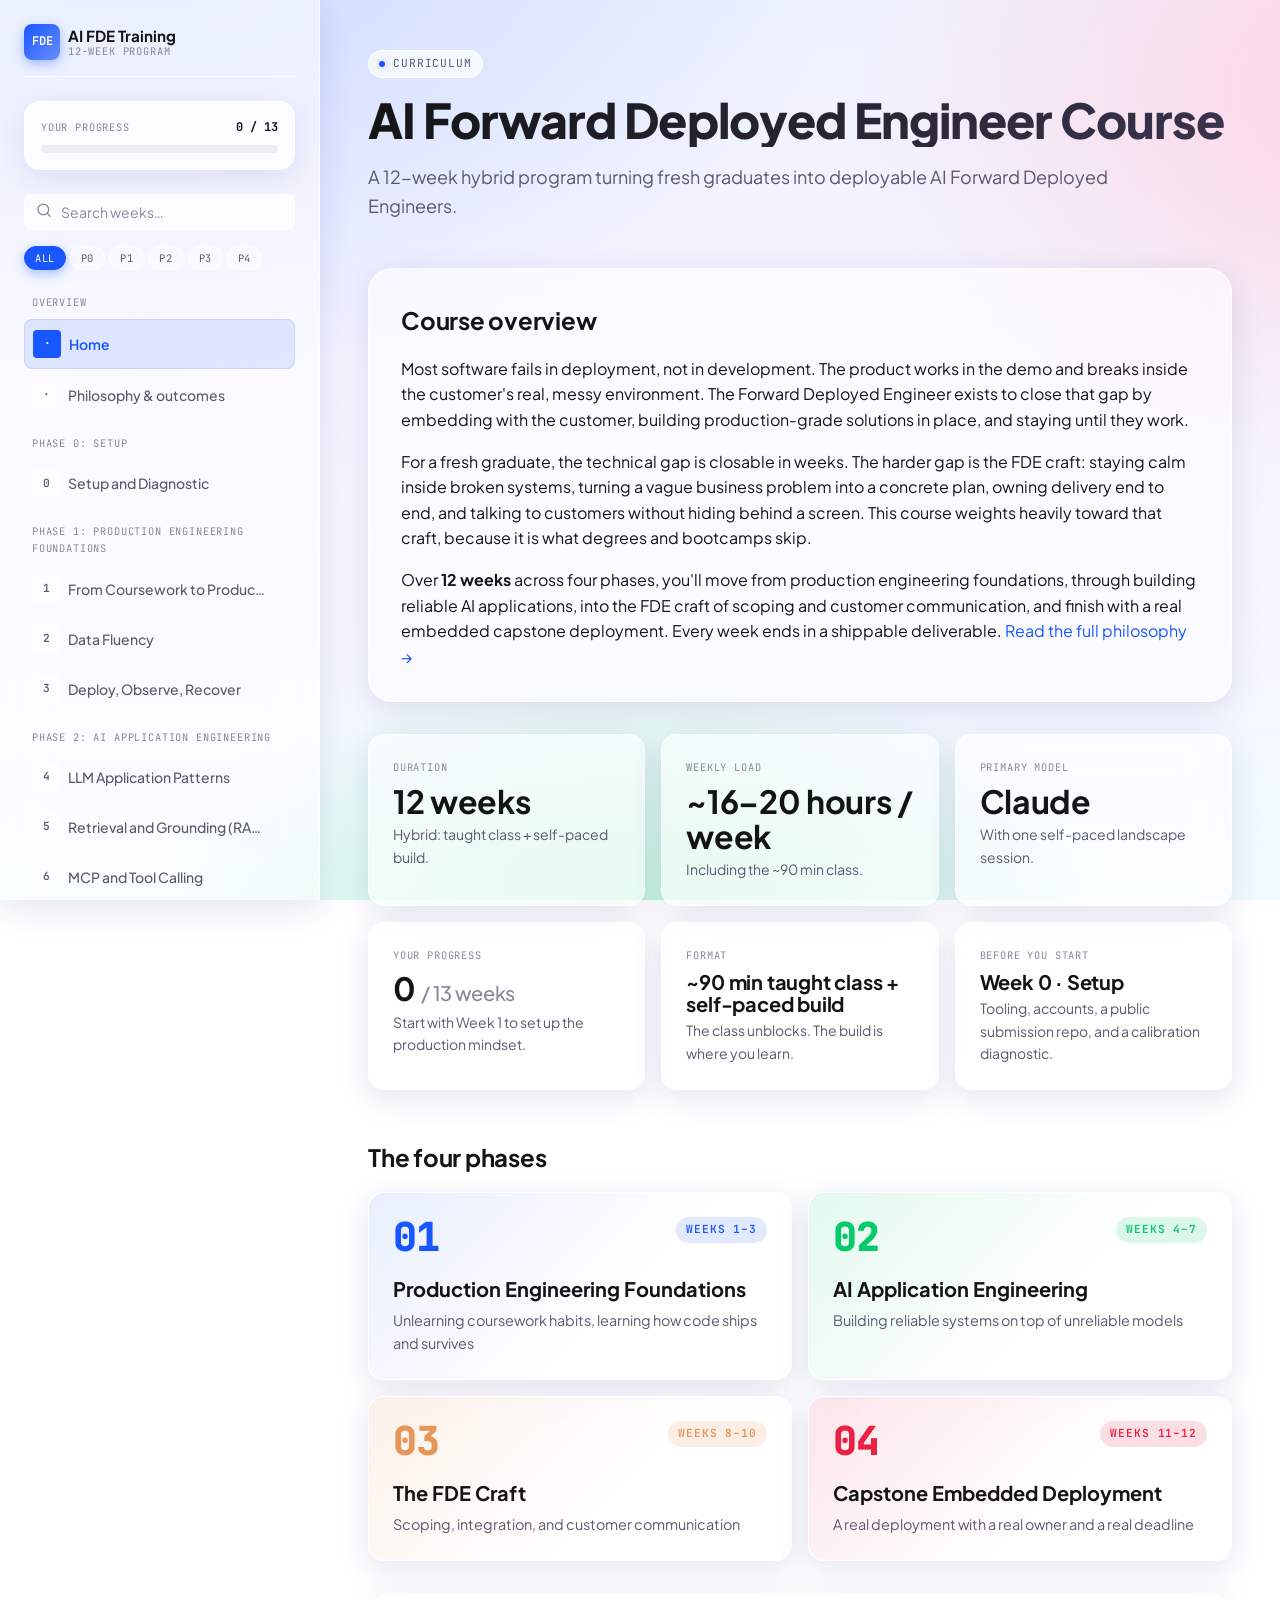
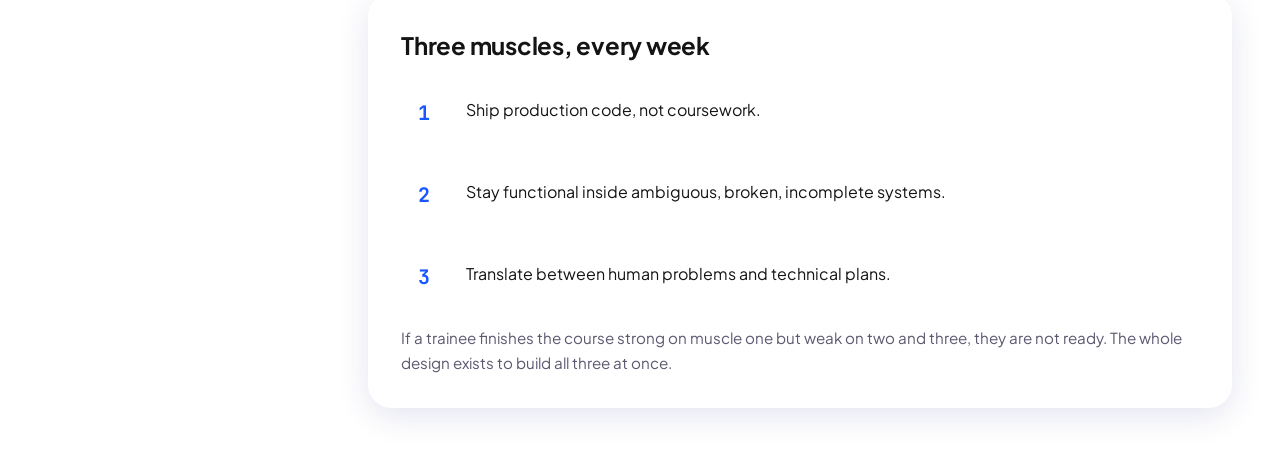
==== index.html @ 1721821d "Implement Google Drive sync functionality with cloud authentication - Added auth.js for Google Ident" ====
<!DOCTYPE html>
<html lang="en">
<head>
  <meta charset="UTF-8" />
  <meta name="viewport" content="width=device-width, initial-scale=1.0" />
  <title>AI FDE Training — 12-Week Course</title>
  <meta name="description" content="A 12-week hybrid program that turns fresh graduates into deployable AI Forward Deployed Engineers." />

  <link rel="preconnect" href="https://fonts.googleapis.com" />
  <link rel="preconnect" href="https://fonts.gstatic.com" crossorigin />
  <link
    href="https://fonts.googleapis.com/css2?family=Plus+Jakarta+Sans:wght@200;300;400;500;600;700;800&family=JetBrains+Mono:wght@400;500;600;700&display=swap"
    rel="stylesheet"
  />

  <link rel="stylesheet" href="styles.css?v=22" />

  <link
    rel="icon"
    href="data:image/svg+xml,%3Csvg xmlns='http://www.w3.org/2000/svg' viewBox='0 0 100 100'%3E%3Crect width='100' height='100' rx='20' fill='%231856FF'/%3E%3Ctext x='50' y='62' font-family='monospace' font-size='34' font-weight='700' fill='white' text-anchor='middle'%3EF%3C/text%3E%3C/svg%3E"
  />
</head>
<body>
  <div class="app">
    <aside class="sidebar" id="sidebar" aria-label="Course navigation"></aside>
    <main class="main" id="main"></main>
  </div>

  <!-- Google Identity Services (async — never blocks offline rendering) -->
  <script src="https://accounts.google.com/gsi/client" async defer></script>

  <script src="config.js?v=22"></script>
  <script src="data.js?v=22"></script>
  <script src="auth.js?v=22"></script>
  <script src="drive-sync.js?v=22"></script>
  <script src="progress-store.js?v=22"></script>
  <script src="app.js?v=22"></script>

  <script>
    // Intercept in-app links so the hashchange handler runs cleanly.
    document.addEventListener("click", (e) => {
      const link = e.target.closest("a[data-link]");
      if (link && link.getAttribute("href").startsWith("#")) {
        // Native anchor behavior is fine; hashchange listener handles render.
      }
    });
  </script>
</body>
</html>
---- styles.css ----
/* =========================================================
   Glassmorphism Design System — AI FDE Training
   Tokens from DESIGN.md / SKILL.md
   ========================================================= */

:root {
  /* Colors */
  --color-primary: #1856FF;
  --color-primary-soft: rgba(24, 86, 255, 0.12);
  --color-primary-glow: rgba(24, 86, 255, 0.35);
  --color-secondary: #3A344E;
  --color-success: #07CA6B;
  --color-warning: #E89558;
  --color-danger: #EA2143;
  --color-surface: #FFFFFF;
  --color-text: #141414;
  --color-text-muted: #5B5870;
  --color-text-subtle: #8A879A;

  /* Glass tokens */
  --glass-bg: rgba(255, 255, 255, 0.55);
  --glass-bg-strong: rgba(255, 255, 255, 0.72);
  --glass-bg-soft: rgba(255, 255, 255, 0.35);
  --glass-border: rgba(255, 255, 255, 0.7);
  --glass-border-strong: rgba(255, 255, 255, 0.85);
  --glass-shadow: 0 8px 32px rgba(31, 38, 135, 0.12);
  --glass-shadow-lg: 0 16px 48px rgba(31, 38, 135, 0.16);
  --glass-blur: 22px;

  /* Radii */
  --radius-sm: 4px;
  --radius-md: 8px;
  --radius-lg: 16px;
  --radius-xl: 24px;
  --radius-pill: 999px;

  /* Spacing — comfortable density */
  --space-xs: 4px;
  --space-sm: 8px;
  --space-md: 16px;
  --space-lg: 24px;
  --space-xl: 32px;
  --space-2xl: 48px;
  --space-3xl: 64px;

  /* Typography */
  --font-sans: "Plus Jakarta Sans", -apple-system, BlinkMacSystemFont, "Segoe UI", sans-serif;
  --font-mono: "JetBrains Mono", ui-monospace, SFMono-Regular, Menlo, monospace;

  /* Motion */
  --ease-out: cubic-bezier(0.22, 1, 0.36, 1);
  --transition-fast: 160ms var(--ease-out);
  --transition-base: 240ms var(--ease-out);
}

/* =========================================================
   Base
   ========================================================= */

*,
*::before,
*::after {
  box-sizing: border-box;
}

html,
body {
  margin: 0;
  padding: 0;
  height: 100%;
}

body {
  font-family: var(--font-sans);
  font-size: 1rem;
  line-height: 1.6;
  color: var(--color-text);
  background:
    radial-gradient(1200px 800px at 10% -10%, #c9d6ff 0%, transparent 60%),
    radial-gradient(1000px 700px at 110% 10%, #ffd2e2 0%, transparent 55%),
    radial-gradient(900px 600px at 50% 110%, #b8f3d0 0%, transparent 55%),
    linear-gradient(180deg, #eef2ff 0%, #f7f5ff 60%, #f0fbff 100%);
  background-attachment: fixed;
  min-height: 100vh;
  -webkit-font-smoothing: antialiased;
  -moz-osx-font-smoothing: grayscale;
}

a {
  color: var(--color-primary);
  text-decoration: none;
  transition: color var(--transition-fast);
}

a:hover {
  color: #0d3fcc;
}

button {
  font-family: inherit;
  cursor: pointer;
}

/* Focus-visible */
:focus-visible {
  outline: 2px solid var(--color-primary);
  outline-offset: 3px;
  border-radius: var(--radius-sm);
}

/* =========================================================
   Layout
   ========================================================= */

.app {
  display: grid;
  grid-template-columns: 320px 1fr;
  min-height: 100vh;
}

/* Sidebar */
.sidebar {
  position: sticky;
  top: 0;
  height: 100vh;
  padding: var(--space-lg);
  overflow-y: auto;
  background: var(--glass-bg);
  -webkit-backdrop-filter: blur(var(--glass-blur));
  backdrop-filter: blur(var(--glass-blur));
  border-right: 1px solid var(--glass-border);
  box-shadow: var(--glass-shadow);
  z-index: 10;
}

.sidebar-brand {
  display: flex;
  align-items: center;
  gap: var(--space-sm);
  margin-bottom: var(--space-lg);
  padding-bottom: var(--space-md);
  border-bottom: 1px solid var(--glass-border);
  color: inherit;
  text-decoration: none;
  transition: opacity var(--transition-fast);
}

.sidebar-brand:hover {
  opacity: 0.85;
  color: inherit;
}

.sidebar-brand:hover .brand-mark {
  transform: translateY(-1px);
  box-shadow: 0 6px 16px var(--color-primary-glow);
}

.brand-mark {
  transition: transform var(--transition-fast), box-shadow var(--transition-fast);
}

.brand-mark {
  width: 36px;
  height: 36px;
  border-radius: var(--radius-md);
  background: linear-gradient(135deg, var(--color-primary), #6a8dff);
  display: grid;
  place-items: center;
  color: #fff;
  font-family: var(--font-mono);
  font-weight: 700;
  font-size: 0.75rem;
  box-shadow: 0 4px 12px var(--color-primary-glow);
}

.brand-text {
  display: flex;
  flex-direction: column;
  line-height: 1.2;
}

.brand-title {
  font-weight: 700;
  font-size: 0.95rem;
  color: var(--color-text);
}

.brand-subtitle {
  font-family: var(--font-mono);
  font-size: 0.65rem;
  text-transform: uppercase;
  letter-spacing: 0.08em;
  color: var(--color-text-subtle);
}

/* Search */
.search {
  position: relative;
  margin-bottom: var(--space-md);
}

.search input {
  width: 100%;
  padding: var(--space-sm) var(--space-md) var(--space-sm) 36px;
  border: 1px solid var(--glass-border);
  border-radius: var(--radius-md);
  background: var(--glass-bg-strong);
  font-family: var(--font-sans);
  font-size: 0.875rem;
  color: var(--color-text);
  transition: border-color var(--transition-fast), box-shadow var(--transition-fast);
}

.search input::placeholder {
  color: var(--color-text-subtle);
}

.search input:focus {
  outline: none;
  border-color: var(--color-primary);
  box-shadow: 0 0 0 3px var(--color-primary-soft);
}

.search-icon {
  position: absolute;
  left: 12px;
  top: 50%;
  transform: translateY(-50%);
  color: var(--color-text-subtle);
  pointer-events: none;
}

/* Phase filter chips */
.phase-filter {
  display: flex;
  flex-wrap: wrap;
  gap: var(--space-xs);
  margin-bottom: var(--space-lg);
}

.chip {
  display: inline-flex;
  align-items: center;
  padding: 4px 10px;
  border-radius: var(--radius-pill);
  font-family: var(--font-mono);
  font-size: 0.65rem;
  text-transform: uppercase;
  letter-spacing: 0.06em;
  border: 1px solid var(--glass-border);
  background: var(--glass-bg-soft);
  color: var(--color-text-muted);
  cursor: pointer;
  transition: all var(--transition-fast);
}

.chip:hover {
  background: var(--glass-bg-strong);
  color: var(--color-text);
}

.chip.active {
  background: var(--color-primary);
  color: #fff;
  border-color: var(--color-primary);
  box-shadow: 0 4px 12px var(--color-primary-glow);
}

/* Nav list */
.nav-section {
  margin-bottom: var(--space-md);
}

.nav-section-title {
  font-family: var(--font-mono);
  font-size: 0.65rem;
  text-transform: uppercase;
  letter-spacing: 0.08em;
  color: var(--color-text-subtle);
  margin: 0 0 var(--space-sm) var(--space-sm);
}

.nav-link {
  display: flex;
  align-items: center;
  gap: var(--space-sm);
  padding: 10px var(--space-sm);
  border-radius: var(--radius-md);
  color: var(--color-text-muted);
  font-size: 0.875rem;
  font-weight: 500;
  text-decoration: none;
  transition: all var(--transition-fast);
  position: relative;
  margin-bottom: 2px;
}

.nav-link:hover {
  background: var(--glass-bg-strong);
  color: var(--color-text);
}

.nav-link.active {
  background: linear-gradient(135deg, var(--color-primary-soft), rgba(106, 141, 255, 0.18));
  color: var(--color-primary);
  font-weight: 600;
  border: 1px solid var(--color-primary-soft);
}

.nav-link .week-num {
  font-family: var(--font-mono);
  font-size: 0.7rem;
  font-weight: 600;
  width: 28px;
  height: 28px;
  border-radius: var(--radius-sm);
  background: var(--glass-bg-soft);
  display: grid;
  place-items: center;
  color: var(--color-text-muted);
  flex-shrink: 0;
}

.nav-link.active .week-num {
  background: var(--color-primary);
  color: #fff;
}

.nav-link .label {
  flex: 1;
  white-space: nowrap;
  overflow: hidden;
  text-overflow: ellipsis;
}

.nav-link .check {
  color: var(--color-success);
  opacity: 0;
  transition: opacity var(--transition-fast);
  flex-shrink: 0;
}

.nav-link.completed .check {
  opacity: 1;
}

/* Progress block */
.progress-card {
  margin-bottom: var(--space-lg);
  padding: var(--space-md);
  border-radius: var(--radius-lg);
  background: var(--glass-bg-strong);
  border: 1px solid var(--glass-border);
  box-shadow: var(--glass-shadow);
}

.progress-header {
  display: flex;
  justify-content: space-between;
  align-items: center;
  margin-bottom: var(--space-sm);
}

.progress-label {
  font-family: var(--font-mono);
  font-size: 0.65rem;
  text-transform: uppercase;
  letter-spacing: 0.08em;
  color: var(--color-text-subtle);
}

.progress-count {
  font-family: var(--font-mono);
  font-size: 0.75rem;
  font-weight: 700;
  color: var(--color-text);
}

.progress-bar {
  height: 8px;
  border-radius: var(--radius-pill);
  background: rgba(0, 0, 0, 0.06);
  overflow: hidden;
}

.progress-fill {
  height: 100%;
  border-radius: var(--radius-pill);
  background: linear-gradient(90deg, var(--color-primary), #6a8dff);
  transition: width var(--transition-base);
  box-shadow: 0 0 12px var(--color-primary-glow);
}

/* =========================================================
   Main content
   ========================================================= */

.main {
  padding: var(--space-2xl) var(--space-2xl) var(--space-3xl);
  max-width: 1200px;
  width: 100%;
  margin: 0 auto;
}

.page-header {
  margin-bottom: var(--space-2xl);
}

.eyebrow {
  display: inline-flex;
  align-items: center;
  gap: var(--space-sm);
  padding: 4px 10px;
  border-radius: var(--radius-pill);
  background: var(--glass-bg-strong);
  border: 1px solid var(--glass-border);
  font-family: var(--font-mono);
  font-size: 0.7rem;
  text-transform: uppercase;
  letter-spacing: 0.08em;
  color: var(--color-text-muted);
  margin-bottom: var(--space-md);
}

.eyebrow-dot {
  width: 6px;
  height: 6px;
  border-radius: 50%;
  background: var(--color-primary);
  box-shadow: 0 0 8px var(--color-primary-glow);
}

h1.page-title {
  font-size: 3rem;
  font-weight: 800;
  line-height: 1.1;
  margin: 0 0 var(--space-md);
  letter-spacing: -0.02em;
  background: linear-gradient(135deg, var(--color-text) 0%, var(--color-secondary) 100%);
  -webkit-background-clip: text;
  background-clip: text;
  -webkit-text-fill-color: transparent;
}

.page-subtitle {
  font-size: 1.125rem;
  color: var(--color-text-muted);
  margin: 0;
  max-width: 90%;
}

/* =========================================================
   Glass card
   ========================================================= */

.glass-card {
  background: var(--glass-bg);
  -webkit-backdrop-filter: blur(var(--glass-blur));
  backdrop-filter: blur(var(--glass-blur));
  border: 1px solid var(--glass-border);
  border-radius: var(--radius-lg);
  box-shadow: var(--glass-shadow);
  padding: var(--space-lg);
  transition: transform var(--transition-base), box-shadow var(--transition-base);
}

.glass-card.lg {
  padding: var(--space-xl);
  border-radius: var(--radius-xl);
}

.glass-card.hoverable:hover {
  transform: translateY(-2px);
  box-shadow: var(--glass-shadow-lg);
  border-color: var(--glass-border-strong);
}

/* =========================================================
   Bento grid (home)
   ========================================================= */

.bento {
  display: grid;
  grid-template-columns: repeat(6, 1fr);
  gap: var(--space-md);
  margin-bottom: var(--space-xl);
}

.bento-item {
  grid-column: span 2;
}

.bento-item.wide {
  grid-column: span 3;
}

.bento-item.full {
  grid-column: span 6;
}

.bento-item.tall {
  grid-row: span 2;
}

.bento-eyebrow {
  font-family: var(--font-mono);
  font-size: 0.65rem;
  text-transform: uppercase;
  letter-spacing: 0.08em;
  color: var(--color-text-subtle);
  margin: 0 0 var(--space-sm);
}

.bento-value {
  font-size: 2rem;
  font-weight: 700;
  line-height: 1.1;
  margin: 0 0 var(--space-xs);
  color: var(--color-text);
  letter-spacing: -0.01em;
}

.bento-desc {
  font-size: 0.875rem;
  color: var(--color-text-muted);
  margin: 0;
}

/* Phase cards on home */
.phase-grid {
  display: grid;
  grid-template-columns: repeat(2, 1fr);
  gap: var(--space-md);
  margin-bottom: var(--space-xl);
}

.phase-card {
  position: relative;
  overflow: hidden;
}

.phase-card::before {
  content: "";
  position: absolute;
  inset: 0;
  pointer-events: none;
  background: linear-gradient(135deg, var(--accent-soft, var(--color-primary-soft)), transparent 60%);
  opacity: 0.8;
  z-index: 0;
}

.phase-card > * {
  position: relative;
  z-index: 1;
}

.phase-card-head {
  display: flex;
  justify-content: space-between;
  align-items: flex-start;
  margin-bottom: var(--space-md);
  gap: var(--space-md);
}

.phase-num {
  font-family: var(--font-mono);
  font-size: 2.5rem;
  font-weight: 800;
  line-height: 1;
  color: var(--accent, var(--color-primary));
  letter-spacing: -0.02em;
}

.phase-weeks {
  font-family: var(--font-mono);
  font-size: 0.7rem;
  text-transform: uppercase;
  letter-spacing: 0.08em;
  padding: 4px 10px;
  border-radius: var(--radius-pill);
  background: var(--accent-soft, var(--color-primary-soft));
  color: var(--accent, var(--color-primary));
  font-weight: 600;
  white-space: nowrap;
}

.phase-name {
  font-size: 1.25rem;
  font-weight: 700;
  margin: 0 0 var(--space-xs);
  color: var(--color-text);
}

.phase-focus {
  font-size: 0.9rem;
  color: var(--color-text-muted);
  margin: 0;
}

/* Phase color accents (via inline style or class) */
.accent-primary { --accent: var(--color-primary); --accent-soft: var(--color-primary-soft); }
.accent-success { --accent: var(--color-success); --accent-soft: rgba(7, 202, 107, 0.14); }
.accent-warning { --accent: var(--color-warning); --accent-soft: rgba(232, 149, 88, 0.16); }
.accent-danger  { --accent: var(--color-danger);  --accent-soft: rgba(234, 33, 67, 0.14); }

/* =========================================================
   Week page
   ========================================================= */

.week-meta {
  display: flex;
  flex-wrap: wrap;
  align-items: center;
  gap: var(--space-sm);
  margin-bottom: var(--space-md);
}

.badge {
  display: inline-flex;
  align-items: center;
  gap: 6px;
  padding: 4px 10px;
  border-radius: var(--radius-pill);
  font-family: var(--font-mono);
  font-size: 0.7rem;
  font-weight: 600;
  text-transform: uppercase;
  letter-spacing: 0.06em;
  background: var(--glass-bg-strong);
  border: 1px solid var(--glass-border);
  color: var(--color-text-muted);
}

.badge.accent {
  background: var(--accent-soft, var(--color-primary-soft));
  color: var(--accent, var(--color-primary));
  border-color: transparent;
}

/* Section blocks */
.section {
  margin-bottom: var(--space-lg);
}

/* Collapsible */
details.collapsible {
  background: var(--glass-bg);
  -webkit-backdrop-filter: blur(var(--glass-blur));
  backdrop-filter: blur(var(--glass-blur));
  border: 1px solid var(--glass-border);
  border-radius: var(--radius-lg);
  box-shadow: var(--glass-shadow);
  margin-bottom: var(--space-md);
  overflow: hidden;
  transition: box-shadow var(--transition-base);
}

details.collapsible[open] {
  box-shadow: var(--glass-shadow-lg);
}

details.collapsible > summary {
  list-style: none;
  cursor: pointer;
  padding: var(--space-md) var(--space-lg);
  display: flex;
  align-items: center;
  gap: var(--space-md);
  user-select: none;
  transition: background var(--transition-fast);
}

details.collapsible > summary::-webkit-details-marker {
  display: none;
}

details.collapsible > summary:hover {
  background: var(--glass-bg-strong);
}

.summary-icon {
  width: 32px;
  height: 32px;
  border-radius: var(--radius-md);
  display: grid;
  place-items: center;
  background: var(--color-primary-soft);
  color: var(--color-primary);
  flex-shrink: 0;
  transition: background var(--transition-fast);
}

.summary-title {
  font-weight: 600;
  font-size: 1rem;
  color: var(--color-text);
  flex: 1;
}

.summary-eyebrow {
  font-family: var(--font-mono);
  font-size: 0.65rem;
  text-transform: uppercase;
  letter-spacing: 0.08em;
  color: var(--color-text-subtle);
  display: block;
  margin-bottom: 2px;
}

.chevron {
  color: var(--color-text-subtle);
  transition: transform var(--transition-base);
}

details.collapsible[open] .chevron {
  transform: rotate(180deg);
}

.collapsible-body {
  padding: 0 var(--space-lg) var(--space-lg);
  color: var(--color-text);
  font-size: 0.95rem;
}

.collapsible-body p {
  margin: 0 0 var(--space-sm);
}

.collapsible-body ul {
  margin: 0;
  padding-left: var(--space-lg);
}

.collapsible-body li {
  margin-bottom: var(--space-xs);
}

.collapsible-body li::marker {
  color: var(--color-primary);
}

/* Titled self-paced groups: bold lead-in + indented sub-steps */
.collapsible-body li > strong {
  display: block;
  margin-bottom: var(--space-xs);
  color: var(--color-text);
}

.collapsible-body li > ul {
  margin-top: var(--space-xs);
  margin-bottom: var(--space-md);
}

/* =========================================================
   Schedule gating — locked sidebar items, instructor banner,
   week gate page
   ========================================================= */

.instructor-banner {
  display: flex;
  align-items: center;
  gap: var(--space-sm);
  margin-bottom: var(--space-md);
  padding: 10px var(--space-md);
  border-radius: var(--radius-md);
  background: linear-gradient(135deg, var(--color-warning), #f1ad7c);
  color: #fff;
  font-family: var(--font-mono);
  font-size: 0.7rem;
  font-weight: 700;
  text-transform: uppercase;
  letter-spacing: 0.06em;
  box-shadow: 0 4px 12px rgba(232, 149, 88, 0.4);
}

.instructor-banner svg {
  flex-shrink: 0;
}

/* ---------- Cloud sync panel ---------- */

.sync-panel {
  margin-bottom: var(--space-md);
}

.sync-panel:empty {
  display: none;
}

.sync-signin {
  display: flex;
  align-items: center;
  justify-content: center;
  gap: var(--space-sm);
  width: 100%;
  padding: 10px var(--space-md);
  border: 1px solid var(--glass-border-strong);
  border-radius: var(--radius-md);
  background: var(--glass-bg-strong);
  color: var(--color-text);
  font-family: var(--font-sans);
  font-size: 0.8rem;
  font-weight: 600;
  cursor: pointer;
  transition: background 0.15s ease, border-color 0.15s ease, transform 0.1s ease;
}

.sync-signin:hover {
  background: #fff;
  border-color: var(--color-primary);
  color: var(--color-primary);
}

.sync-signin:active {
  transform: translateY(1px);
}

.sync-signin svg {
  flex-shrink: 0;
}

.sync-account {
  display: flex;
  align-items: center;
  gap: var(--space-sm);
  padding: var(--space-sm) 10px;
  border: 1px solid var(--glass-border);
  border-radius: var(--radius-md);
  background: var(--glass-bg-soft);
}

.sync-avatar {
  width: 30px;
  height: 30px;
  border-radius: var(--radius-pill);
  flex-shrink: 0;
  object-fit: cover;
  background: var(--color-primary-soft);
}

.sync-avatar-fallback {
  display: flex;
  align-items: center;
  justify-content: center;
  color: var(--color-primary);
}

.sync-account-text {
  display: flex;
  flex-direction: column;
  min-width: 0;
  flex: 1;
}

.sync-who {
  font-size: 0.78rem;
  font-weight: 600;
  color: var(--color-text);
  white-space: nowrap;
  overflow: hidden;
  text-overflow: ellipsis;
}

.sync-status {
  display: flex;
  align-items: center;
  gap: 5px;
  font-size: 0.68rem;
  color: var(--color-text-subtle);
}

.sync-dot {
  width: 7px;
  height: 7px;
  border-radius: var(--radius-pill);
  flex-shrink: 0;
  background: var(--color-text-subtle);
}

.sync-dot.synced {
  background: var(--color-success);
}

.sync-dot.syncing {
  background: var(--color-warning);
  animation: sync-pulse 1s ease-in-out infinite;
}

.sync-dot.error {
  background: var(--color-danger);
}

@keyframes sync-pulse {
  0%, 100% { opacity: 1; }
  50% { opacity: 0.3; }
}

.sync-signout {
  flex-shrink: 0;
  padding: 4px 8px;
  border: none;
  border-radius: var(--radius-sm);
  background: transparent;
  color: var(--color-text-subtle);
  font-family: var(--font-sans);
  font-size: 0.68rem;
  font-weight: 600;
  cursor: pointer;
  transition: color 0.15s ease, background 0.15s ease;
}

.sync-signout:hover {
  color: var(--color-danger);
  background: rgba(234, 33, 67, 0.08);
}

.nav-link.locked {
  opacity: 0.55;
}

.nav-link.locked:hover {
  opacity: 0.85;
}

.nav-link.locked .week-num {
  background: rgba(0, 0, 0, 0.05);
  color: var(--color-text-subtle);
}

.nav-link.locked.active {
  opacity: 1;
  background: rgba(0, 0, 0, 0.04);
  color: var(--color-text);
  border-color: rgba(0, 0, 0, 0.08);
}

.nav-link.locked.active .week-num {
  background: var(--color-text-subtle);
  color: #fff;
}

.lock-mark {
  color: var(--color-text-subtle);
  display: inline-flex;
  align-items: center;
  flex-shrink: 0;
}

.badge.locked-badge {
  background: rgba(0, 0, 0, 0.06);
  color: var(--color-text-muted);
  display: inline-flex;
  align-items: center;
  gap: 6px;
}

.badge.locked-badge svg {
  width: 12px;
  height: 12px;
}

/* The gate page */

.lock-gate {
  background: var(--glass-bg);
  -webkit-backdrop-filter: blur(var(--glass-blur));
  backdrop-filter: blur(var(--glass-blur));
  border: 1px solid var(--glass-border);
  border-radius: var(--radius-xl);
  box-shadow: var(--glass-shadow);
  padding: var(--space-2xl) var(--space-xl);
  text-align: center;
  margin-bottom: var(--space-2xl);
}

.lock-gate-icon {
  width: 88px;
  height: 88px;
  border-radius: 50%;
  margin: 0 auto var(--space-lg);
  background: linear-gradient(135deg, var(--color-primary-soft), rgba(106, 141, 255, 0.18));
  display: grid;
  place-items: center;
  color: var(--color-primary);
  box-shadow: inset 0 0 0 1px var(--glass-border);
}

.lock-gate-title {
  font-size: clamp(1.75rem, 3.5vw, 2.5rem);
  font-weight: 700;
  margin: 0 0 var(--space-sm);
  letter-spacing: -0.015em;
  background: linear-gradient(135deg, var(--color-text) 0%, var(--color-secondary) 100%);
  -webkit-background-clip: text;
  background-clip: text;
  -webkit-text-fill-color: transparent;
}

.lock-gate-date {
  display: inline-flex;
  align-items: center;
  gap: var(--space-sm);
  padding: 8px 16px;
  border-radius: var(--radius-pill);
  background: var(--glass-bg-strong);
  border: 1px solid var(--glass-border);
  font-family: var(--font-mono);
  font-size: 0.85rem;
  color: var(--color-text-muted);
  margin: 0 auto var(--space-lg);
}

.lock-gate-date strong {
  color: var(--color-text);
  font-weight: 700;
}

.lock-gate-body {
  max-width: 560px;
  margin: 0 auto var(--space-lg);
  color: var(--color-text-muted);
  font-size: 1rem;
  line-height: 1.6;
}

.lock-gate-actions {
  display: flex;
  justify-content: center;
  gap: var(--space-sm);
  flex-wrap: wrap;
}

.lock-gate-btn {
  display: inline-flex;
  align-items: center;
  gap: var(--space-sm);
  padding: 10px 18px;
  border-radius: var(--radius-md);
  background: var(--glass-bg-strong);
  border: 1px solid var(--glass-border);
  color: var(--color-text);
  font-family: var(--font-sans);
  font-weight: 600;
  font-size: 0.875rem;
  text-decoration: none;
  transition: all var(--transition-fast);
}

.lock-gate-btn:hover {
  background: white;
  transform: translateY(-1px);
  box-shadow: var(--glass-shadow);
  color: var(--color-text);
}

.lock-gate-btn.primary {
  background: var(--color-primary);
  color: #fff;
  border-color: var(--color-primary);
  box-shadow: 0 4px 12px var(--color-primary-glow);
}

.lock-gate-btn.primary:hover {
  background: #0d3fcc;
  color: #fff;
}

/* Open-slides CTA inside Taught class section */
.slides-link {
  display: inline-flex;
  align-items: center;
  gap: var(--space-sm);
  margin-top: var(--space-md);
  padding: 10px 16px;
  border-radius: var(--radius-md);
  background: linear-gradient(135deg, var(--color-primary), #6a8dff);
  color: #fff;
  font-family: var(--font-sans);
  font-weight: 600;
  font-size: 0.875rem;
  text-decoration: none;
  box-shadow: 0 4px 12px var(--color-primary-glow);
  transition: transform var(--transition-fast), box-shadow var(--transition-fast);
}

.slides-link:hover {
  transform: translateY(-1px);
  box-shadow: 0 8px 20px var(--color-primary-glow);
  color: #fff;
}

.slides-link span {
  flex: 1;
}

/* Pager (prev/next week) */
.pager {
  display: grid;
  grid-template-columns: 1fr 1fr;
  gap: var(--space-md);
  margin-top: var(--space-2xl);
}

.pager-link {
  padding: var(--space-md) var(--space-lg);
  border-radius: var(--radius-lg);
  background: var(--glass-bg);
  -webkit-backdrop-filter: blur(var(--glass-blur));
  backdrop-filter: blur(var(--glass-blur));
  border: 1px solid var(--glass-border);
  color: var(--color-text);
  text-decoration: none;
  transition: all var(--transition-base);
  display: flex;
  flex-direction: column;
  gap: 4px;
}

.pager-link:hover {
  transform: translateY(-2px);
  box-shadow: var(--glass-shadow-lg);
  color: var(--color-text);
  border-color: var(--color-primary);
}

.pager-link.next {
  text-align: right;
  align-items: flex-end;
}

.pager-link.disabled {
  opacity: 0.4;
  pointer-events: none;
}

.pager-eyebrow {
  font-family: var(--font-mono);
  font-size: 0.65rem;
  text-transform: uppercase;
  letter-spacing: 0.08em;
  color: var(--color-text-subtle);
}

.pager-title {
  font-weight: 600;
  font-size: 0.95rem;
}

/* Mark complete button */
.complete-btn {
  display: inline-flex;
  align-items: center;
  gap: var(--space-sm);
  padding: 10px var(--space-md);
  border-radius: var(--radius-md);
  border: 1px solid var(--color-primary);
  background: var(--color-primary);
  color: #fff;
  font-family: var(--font-sans);
  font-weight: 600;
  font-size: 0.875rem;
  transition: all var(--transition-fast);
  box-shadow: 0 4px 12px var(--color-primary-glow);
}

.complete-btn:hover {
  background: #0d3fcc;
  transform: translateY(-1px);
  box-shadow: 0 8px 20px var(--color-primary-glow);
}

.complete-btn.completed {
  background: var(--color-success);
  border-color: var(--color-success);
  box-shadow: 0 4px 12px rgba(7, 202, 107, 0.35);
}

.complete-btn.completed:hover {
  background: #06b35e;
}

/* =========================================================
   Generic content blocks
   ========================================================= */

h2.section-title {
  font-size: 1.5rem;
  font-weight: 700;
  margin: 0 0 var(--space-md);
  letter-spacing: -0.01em;
}

h3.subhead {
  font-size: 1.125rem;
  font-weight: 700;
  margin: var(--space-lg) 0 var(--space-sm);
  color: var(--color-text);
}

.content-block p {
  margin: 0 0 var(--space-md);
  color: var(--color-text);
}

.content-block ul,
.content-block ol {
  margin: 0 0 var(--space-md);
  padding-left: var(--space-lg);
}

.content-block li {
  margin-bottom: var(--space-xs);
}

.content-block li::marker {
  color: var(--color-primary);
}

/* Number list (muscles) */
.numbered-list {
  list-style: none;
  padding: 0;
  margin: 0;
  display: flex;
  flex-direction: column;
  gap: var(--space-md);
}

.numbered-list li {
  display: flex;
  gap: var(--space-md);
  align-items: flex-start;
  padding: var(--space-md);
  border-radius: var(--radius-md);
  background: var(--glass-bg-soft);
  border: 1px solid var(--glass-border);
}

.numbered-list .num {
  font-family: var(--font-mono);
  font-weight: 700;
  font-size: 1.25rem;
  color: var(--color-primary);
  flex-shrink: 0;
  width: 32px;
}

/* Rubric table */
.rubric-table {
  width: 100%;
  border-collapse: separate;
  border-spacing: 0;
  background: var(--glass-bg);
  -webkit-backdrop-filter: blur(var(--glass-blur));
  backdrop-filter: blur(var(--glass-blur));
  border: 1px solid var(--glass-border);
  border-radius: var(--radius-lg);
  overflow: hidden;
  box-shadow: var(--glass-shadow);
}

.rubric-table th,
.rubric-table td {
  padding: var(--space-md) var(--space-lg);
  text-align: left;
  border-bottom: 1px solid var(--glass-border);
}

.rubric-table thead th {
  font-family: var(--font-mono);
  font-size: 0.7rem;
  text-transform: uppercase;
  letter-spacing: 0.08em;
  color: var(--color-text-subtle);
  font-weight: 600;
  background: var(--glass-bg-strong);
}

.rubric-table tr:last-child td {
  border-bottom: none;
}

.rubric-table .weight {
  font-family: var(--font-mono);
  font-weight: 700;
  color: var(--color-primary);
}

/* Glossary */
.glossary-search {
  max-width: 420px;
}

.glossary-grid {
  display: grid;
  grid-template-columns: repeat(2, 1fr);
  gap: var(--space-md);
}

.glossary-item {
  padding: var(--space-md);
  border-radius: var(--radius-md);
  background: var(--glass-bg-soft);
  border: 1px solid var(--glass-border);
}

.glossary-term {
  font-family: var(--font-mono);
  font-size: 0.875rem;
  font-weight: 700;
  color: var(--color-primary);
  margin: 0 0 var(--space-xs);
}

.glossary-def {
  font-size: 0.9rem;
  color: var(--color-text-muted);
  margin: 0;
}

/* Tier cards */
.tier-grid {
  display: grid;
  grid-template-columns: repeat(3, 1fr);
  gap: var(--space-md);
}

.tier-card {
  padding: var(--space-md);
  border-radius: var(--radius-md);
  background: var(--glass-bg-soft);
  border: 1px solid var(--glass-border);
}

.tier-name {
  font-weight: 700;
  font-size: 1rem;
  color: var(--color-primary);
  margin: 0 0 var(--space-xs);
}

.tier-desc {
  font-size: 0.85rem;
  color: var(--color-text-muted);
  margin: 0;
}

/* Mobile nav toggle */
.mobile-toggle {
  display: none;
}

/* Empty search state */
.empty-state {
  padding: var(--space-xl);
  text-align: center;
  color: var(--color-text-muted);
  font-size: 0.875rem;
}

/* =========================================================
   Responsive
   ========================================================= */

@media (max-width: 1024px) {
  .app {
    grid-template-columns: 1fr;
  }

  .sidebar {
    position: fixed;
    top: 0;
    left: 0;
    width: 320px;
    transform: translateX(-100%);
    transition: transform var(--transition-base);
  }

  .sidebar.open {
    transform: translateX(0);
  }

  .mobile-toggle {
    display: inline-flex;
    align-items: center;
    gap: var(--space-sm);
    padding: var(--space-sm) var(--space-md);
    background: var(--glass-bg-strong);
    -webkit-backdrop-filter: blur(var(--glass-blur));
    backdrop-filter: blur(var(--glass-blur));
    border: 1px solid var(--glass-border);
    border-radius: var(--radius-md);
    margin-bottom: var(--space-md);
    color: var(--color-text);
    font-weight: 600;
    font-size: 0.875rem;
  }

  .main {
    padding: var(--space-lg);
  }

  h1.page-title {
    font-size: 2rem;
  }

  .bento-item,
  .bento-item.wide {
    grid-column: span 6;
  }

  .phase-grid,
  .glossary-grid,
  .tier-grid {
    grid-template-columns: 1fr;
  }

  .pager {
    grid-template-columns: 1fr;
  }
}

@media (max-width: 600px) {
  .main {
    padding: var(--space-md);
  }

  h1.page-title {
    font-size: 1.75rem;
  }

  .glass-card.lg {
    padding: var(--space-md);
  }
}

/* =========================================================
   Inline code & fenced code blocks (rendered from Markdown
   in prose by app.js — see formatInlineCode/formatCodeBlocks)
   ========================================================= */

.inline-code {
  font-family: var(--font-mono);
  font-size: 0.875em;
  background: var(--color-primary-soft);
  color: var(--color-secondary);
  padding: 0.1em 0.4em;
  border-radius: var(--radius-sm);
  border: 1px solid var(--glass-border);
  white-space: break-spaces;
  word-break: break-word;
}

.code-block {
  position: relative;
  font-family: var(--font-mono);
  font-size: 0.875rem;
  line-height: 1.6;
  color: var(--color-text);
  background: var(--glass-bg-strong);
  border: 1px solid var(--glass-border);
  border-radius: var(--radius-md);
  box-shadow: var(--glass-shadow);
  backdrop-filter: blur(var(--glass-blur));
  -webkit-backdrop-filter: blur(var(--glass-blur));
  padding: var(--space-md);
  padding-right: calc(var(--space-md) + 72px);
  margin: var(--space-md) 0;
  overflow-x: auto;
}

.code-block code {
  font-family: inherit;
  background: none;
  border: none;
  padding: 0;
  white-space: pre;
}

.code-copy {
  position: absolute;
  top: var(--space-sm);
  right: var(--space-sm);
  font-family: var(--font-sans);
  font-size: 0.75rem;
  font-weight: 600;
  color: var(--color-primary);
  background: var(--glass-bg);
  border: 1px solid var(--glass-border);
  border-radius: var(--radius-sm);
  padding: var(--space-xs) var(--space-sm);
  cursor: pointer;
  transition: color var(--transition-fast), background var(--transition-fast),
    border-color var(--transition-fast);
}

.code-copy:hover {
  background: var(--glass-bg-strong);
  border-color: var(--glass-border-strong);
}

.code-copy.copied {
  color: var(--color-success);
  border-color: var(--color-success);
}

/* Reduced motion */
@media (prefers-reduced-motion: reduce) {
  *,
  *::before,
  *::after {
    transition: none !important;
    animation: none !important;
  }
}
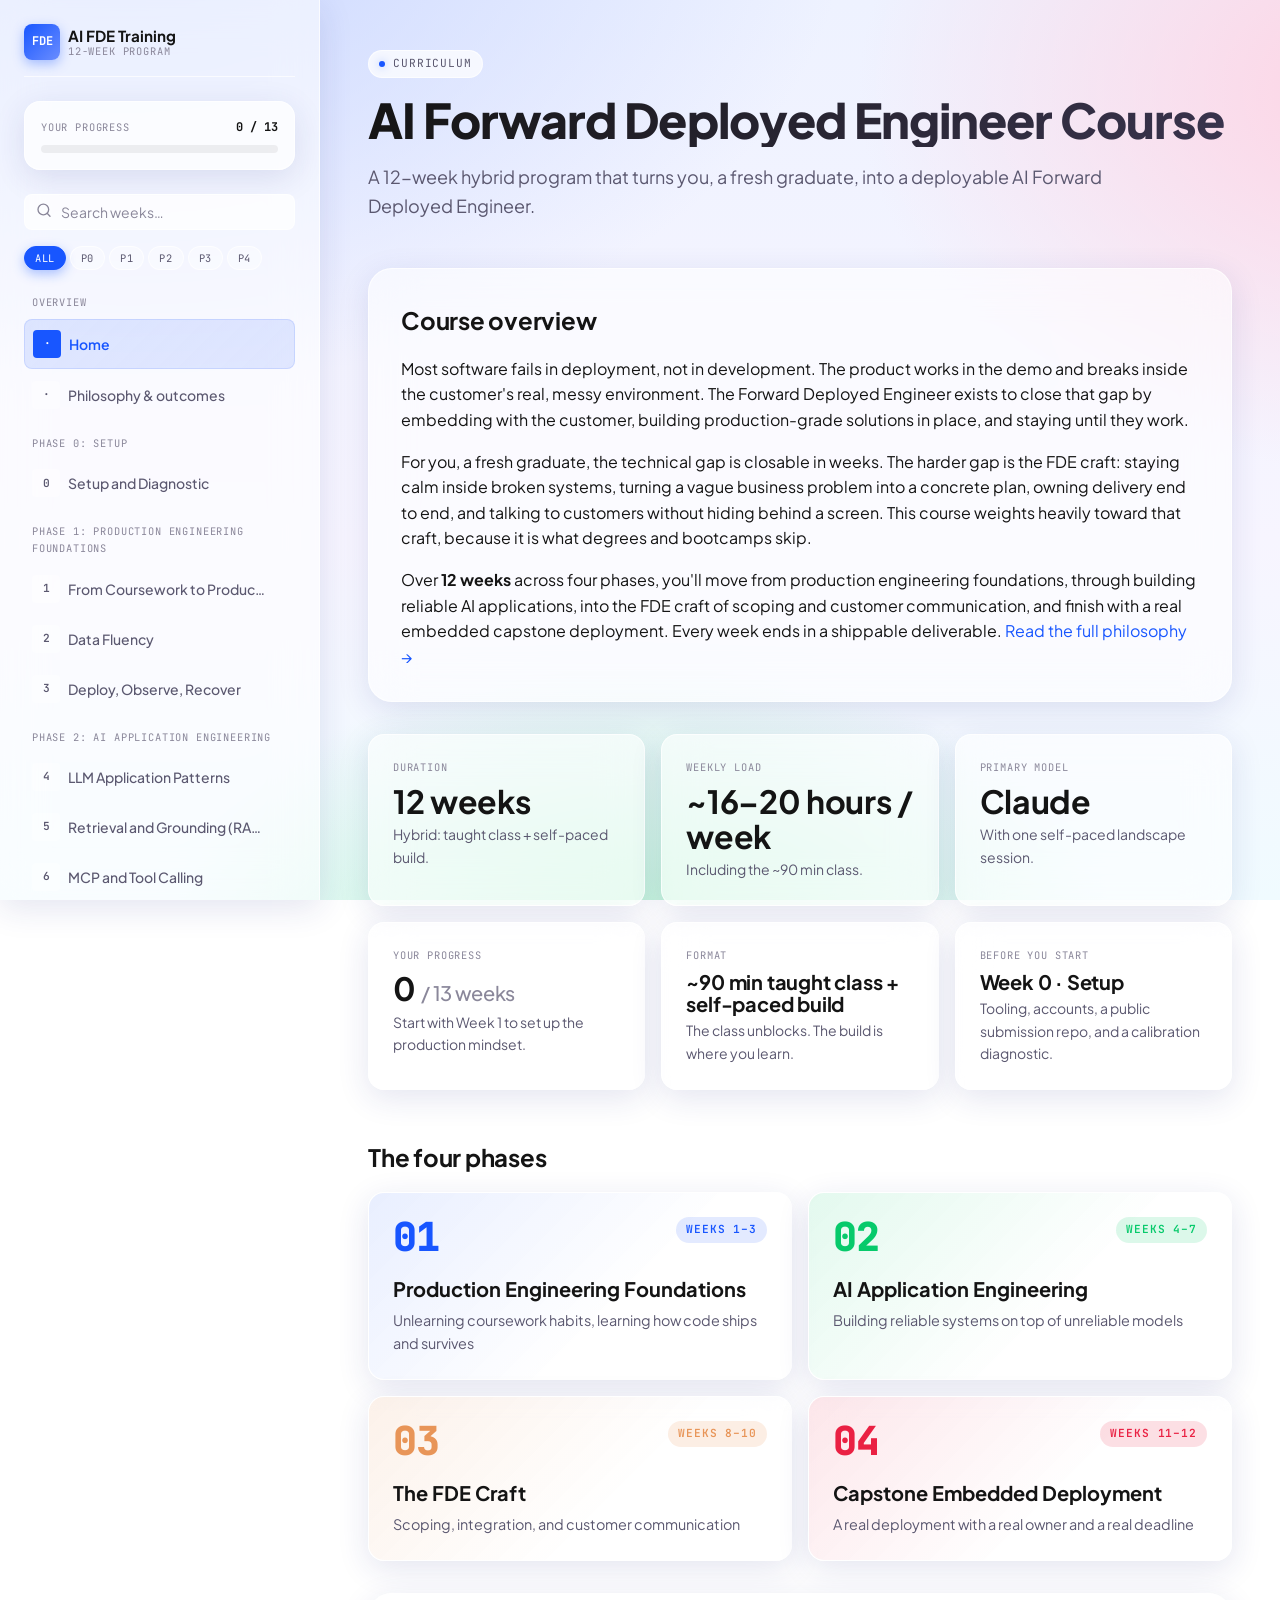
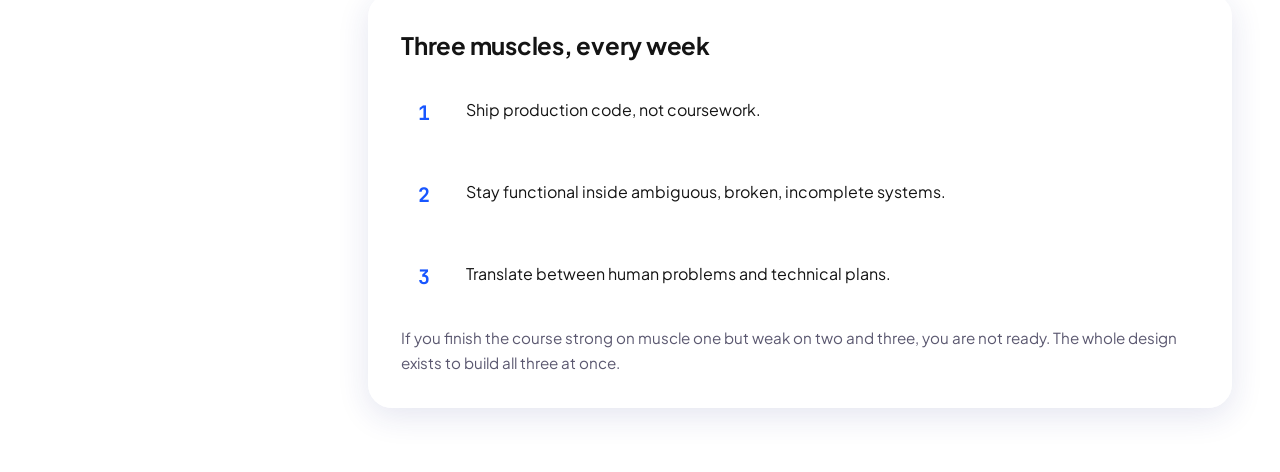
==== commit 74294f02: "Update course content and descriptions to use direct address for improved engagement; increment asse" ====
--- a/index.html
+++ b/index.html
@@ -4,7 +4,7 @@
   <meta charset="UTF-8" />
   <meta name="viewport" content="width=device-width, initial-scale=1.0" />
   <title>AI FDE Training — 12-Week Course</title>
-  <meta name="description" content="A 12-week hybrid program that turns fresh graduates into deployable AI Forward Deployed Engineers." />
+  <meta name="description" content="A 12-week hybrid program that turns you, a fresh graduate, into a deployable AI Forward Deployed Engineer." />
 
   <link rel="preconnect" href="https://fonts.googleapis.com" />
   <link rel="preconnect" href="https://fonts.gstatic.com" crossorigin />
@@ -13,7 +13,8 @@
     rel="stylesheet"
   />
 
-  <link rel="stylesheet" href="styles.css?v=22" />
+  <script src="version.js"></script>
+  <script>document.write('<link rel="stylesheet" href="styles.css?v=' + ASSET_V + '">');</script>
 
   <link
     rel="icon"
@@ -29,12 +30,13 @@
   <!-- Google Identity Services (async — never blocks offline rendering) -->
   <script src="https://accounts.google.com/gsi/client" async defer></script>
 
-  <script src="config.js?v=22"></script>
-  <script src="data.js?v=22"></script>
-  <script src="auth.js?v=22"></script>
-  <script src="drive-sync.js?v=22"></script>
-  <script src="progress-store.js?v=22"></script>
-  <script src="app.js?v=22"></script>
+  <script>
+    // Single source of truth for the asset version is version.js (window.ASSET_V),
+    // loaded in <head>. document.write keeps these synchronous + in-order during
+    // parse, so app.js still registers its DOMContentLoaded listener in time.
+    ['config.js','data.js','auth.js','drive-sync.js','progress-store.js','app.js']
+      .forEach(s => document.write('<script src="' + s + '?v=' + ASSET_V + '"><\/script>'));
+  </script>
 
   <script>
     // Intercept in-app links so the hashchange handler runs cleanly.
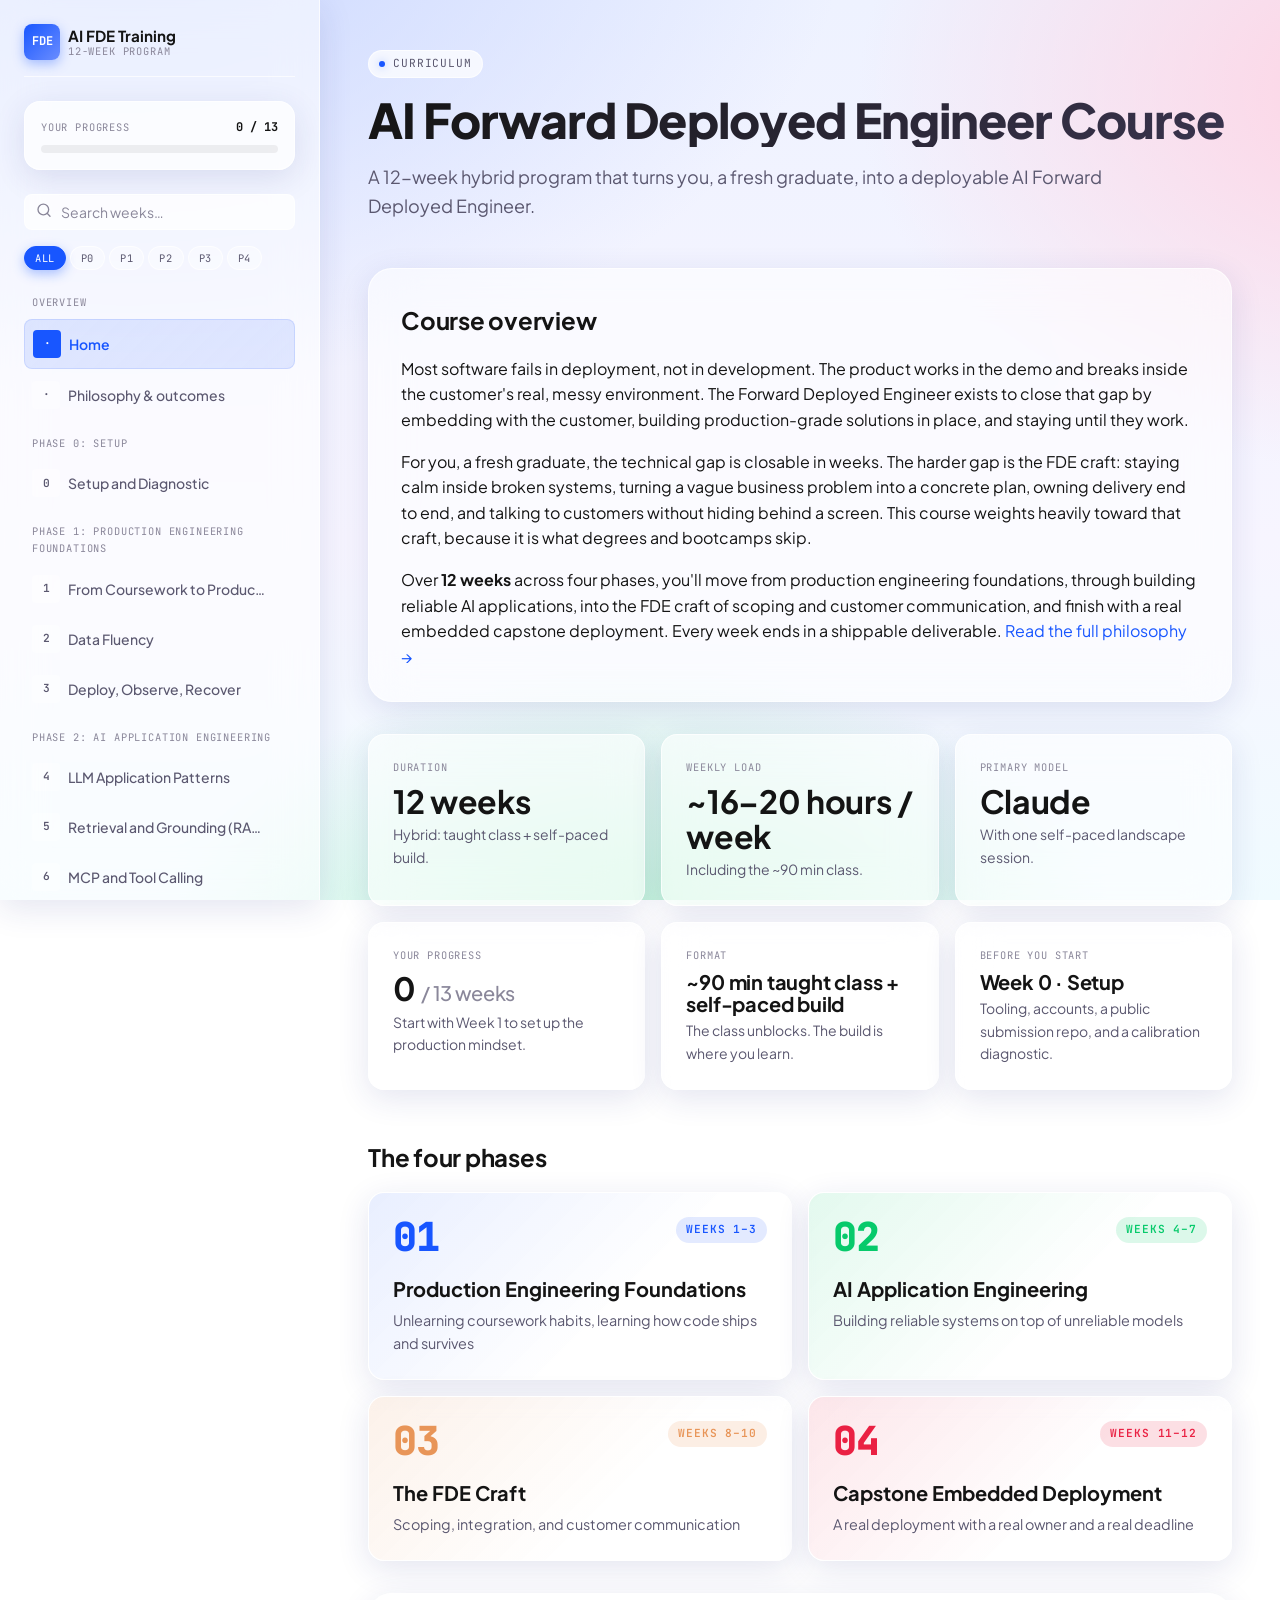
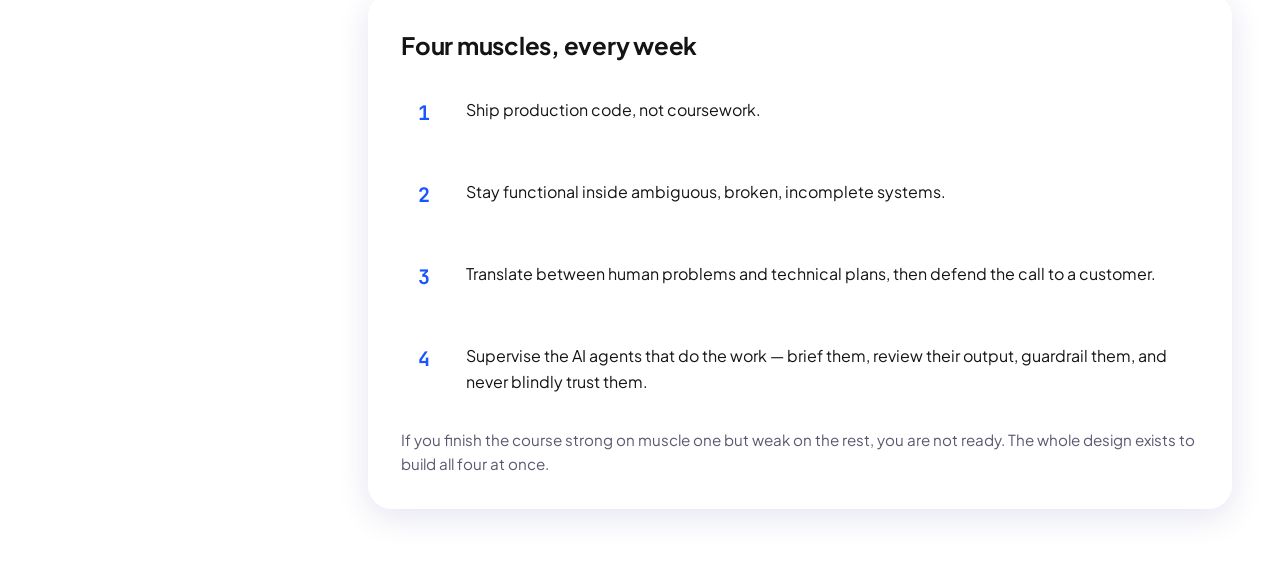
==== commit 9bc69d6b: "Add meta tags and favicons for all slides and main index page - Introduced a new script (inject_meta" ====
--- a/index.html
+++ b/index.html
@@ -4,7 +4,6 @@
   <meta charset="UTF-8" />
   <meta name="viewport" content="width=device-width, initial-scale=1.0" />
   <title>AI FDE Training — 12-Week Course</title>
-  <meta name="description" content="A 12-week hybrid program that turns you, a fresh graduate, into a deployable AI Forward Deployed Engineer." />
 
   <link rel="preconnect" href="https://fonts.googleapis.com" />
   <link rel="preconnect" href="https://fonts.gstatic.com" crossorigin />
@@ -16,10 +15,24 @@
   <script src="version.js"></script>
   <script>document.write('<link rel="stylesheet" href="styles.css?v=' + ASSET_V + '">');</script>
 
-  <link
-    rel="icon"
-    href="data:image/svg+xml,%3Csvg xmlns='http://www.w3.org/2000/svg' viewBox='0 0 100 100'%3E%3Crect width='100' height='100' rx='20' fill='%231856FF'/%3E%3Ctext x='50' y='62' font-family='monospace' font-size='34' font-weight='700' fill='white' text-anchor='middle'%3EF%3C/text%3E%3C/svg%3E"
-  />
+  <!-- SOCIAL:BEGIN (generated by scripts/inject_meta.py) -->
+  <link rel="icon" href="data:image/svg+xml,%3Csvg%20xmlns='http://www.w3.org/2000/svg'%20viewBox='0%200%20100%20100'%3E%3Crect%20width='100'%20height='100'%20rx='22'%20fill='%231856FF'/%3E%3Ctext%20x='50'%20y='70'%20font-family='monospace'%20font-size='58'%20font-weight='700'%20fill='white'%20text-anchor='middle'%3EF%3C/text%3E%3C/svg%3E" />
+  <meta name="description" content="A 12-week hybrid program that turns you, a fresh graduate, into a deployable AI Forward Deployed Engineer." />
+  <meta property="og:type" content="website" />
+  <meta property="og:site_name" content="AI FDE Training" />
+  <meta property="og:title" content="AI FDE Training — 12-Week Course" />
+  <meta property="og:description" content="A 12-week hybrid program that turns you, a fresh graduate, into a deployable AI Forward Deployed Engineer." />
+  <meta property="og:url" content="https://akmalakhpah.github.io/training-ai-fde/" />
+  <meta property="og:image" content="https://akmalakhpah.github.io/training-ai-fde/og/home.png" />
+  <meta property="og:image:type" content="image/png" />
+  <meta property="og:image:width" content="1200" />
+  <meta property="og:image:height" content="630" />
+  <meta property="og:image:alt" content="AI FDE Training — 12-Week Course" />
+  <meta name="twitter:card" content="summary_large_image" />
+  <meta name="twitter:title" content="AI FDE Training — 12-Week Course" />
+  <meta name="twitter:description" content="A 12-week hybrid program that turns you, a fresh graduate, into a deployable AI Forward Deployed Engineer." />
+  <meta name="twitter:image" content="https://akmalakhpah.github.io/training-ai-fde/og/home.png" />
+  <!-- SOCIAL:END -->
 </head>
 <body>
   <div class="app">
--- a/styles.css
+++ b/styles.css
@@ -763,14 +763,14 @@
   margin-bottom: var(--space-md);
   padding: 10px var(--space-md);
   border-radius: var(--radius-md);
-  background: linear-gradient(135deg, var(--color-warning), #f1ad7c);
+  background: linear-gradient(135deg, #7f1d1d, #a31515);
   color: #fff;
   font-family: var(--font-mono);
   font-size: 0.7rem;
   font-weight: 700;
   text-transform: uppercase;
   letter-spacing: 0.06em;
-  box-shadow: 0 4px 12px rgba(232, 149, 88, 0.4);
+  box-shadow: 0 4px 12px rgba(127, 29, 29, 0.4);
 }
 
 .instructor-banner svg {
